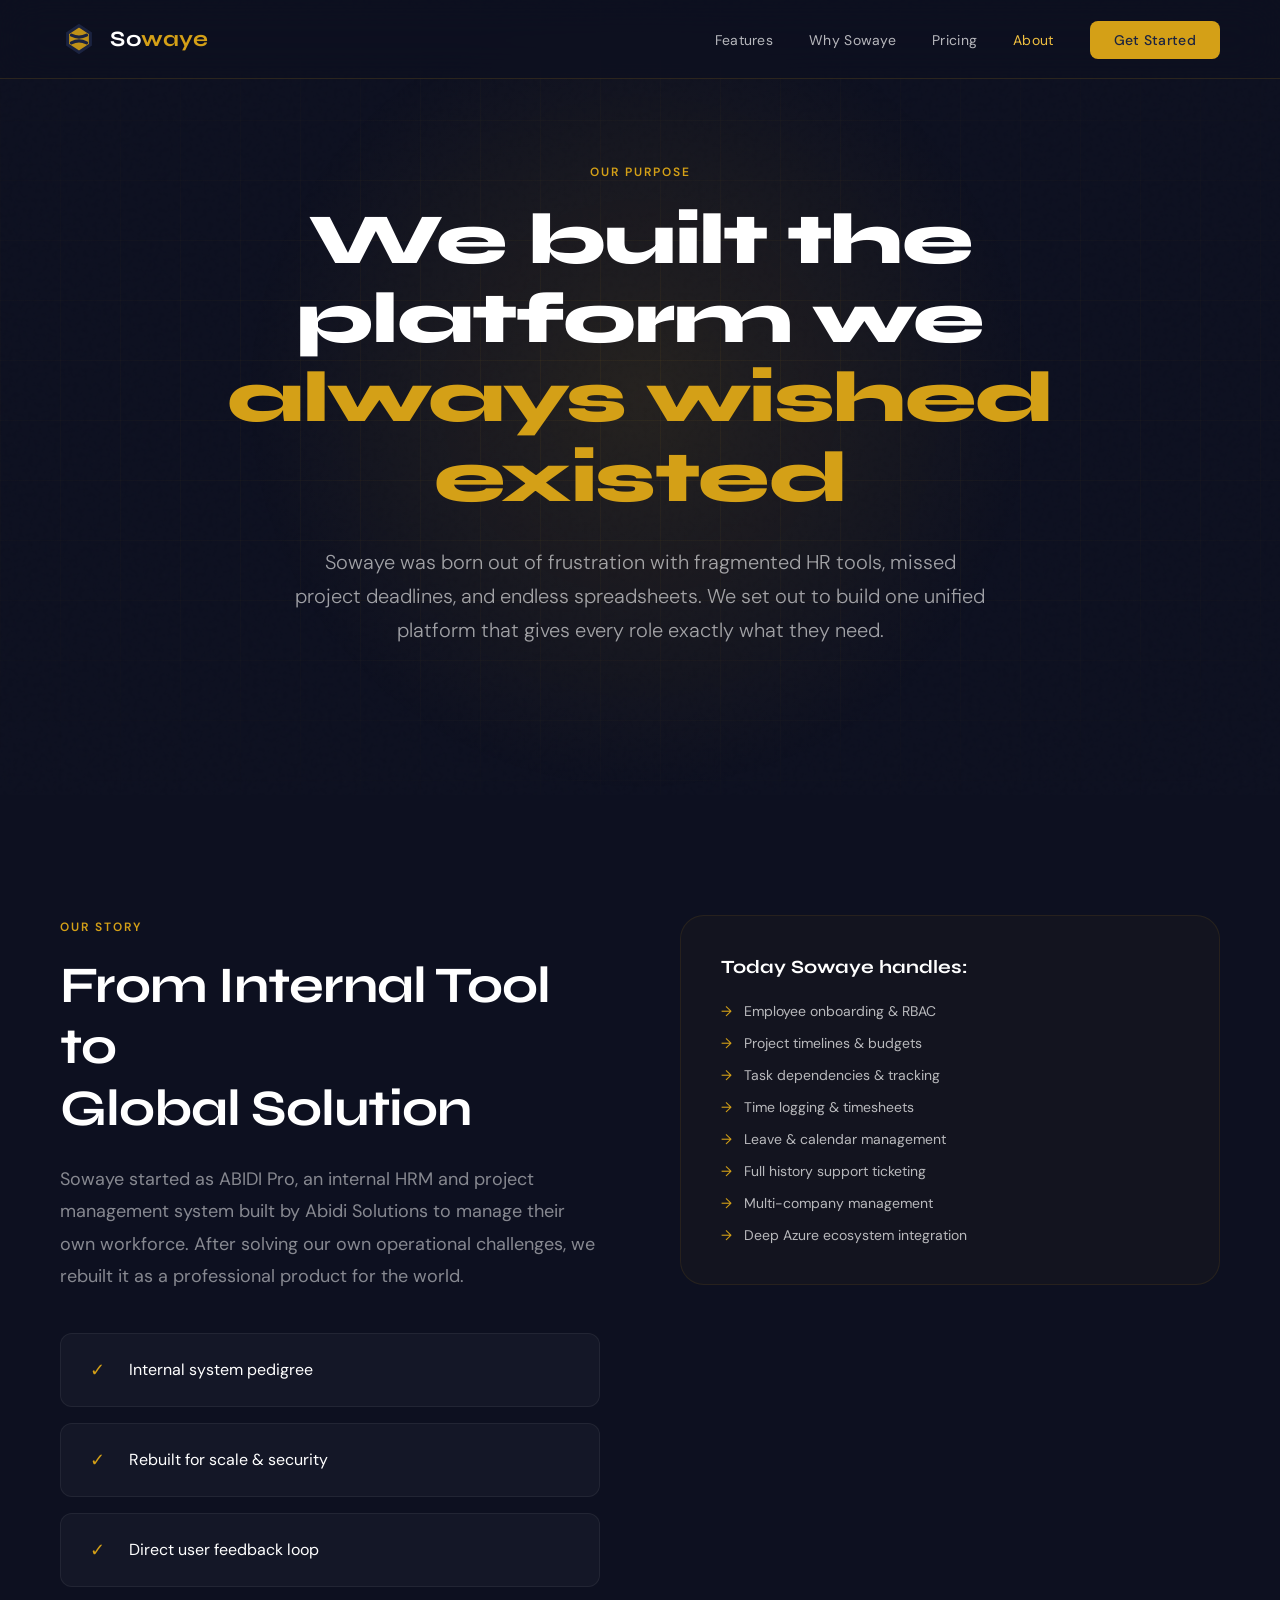
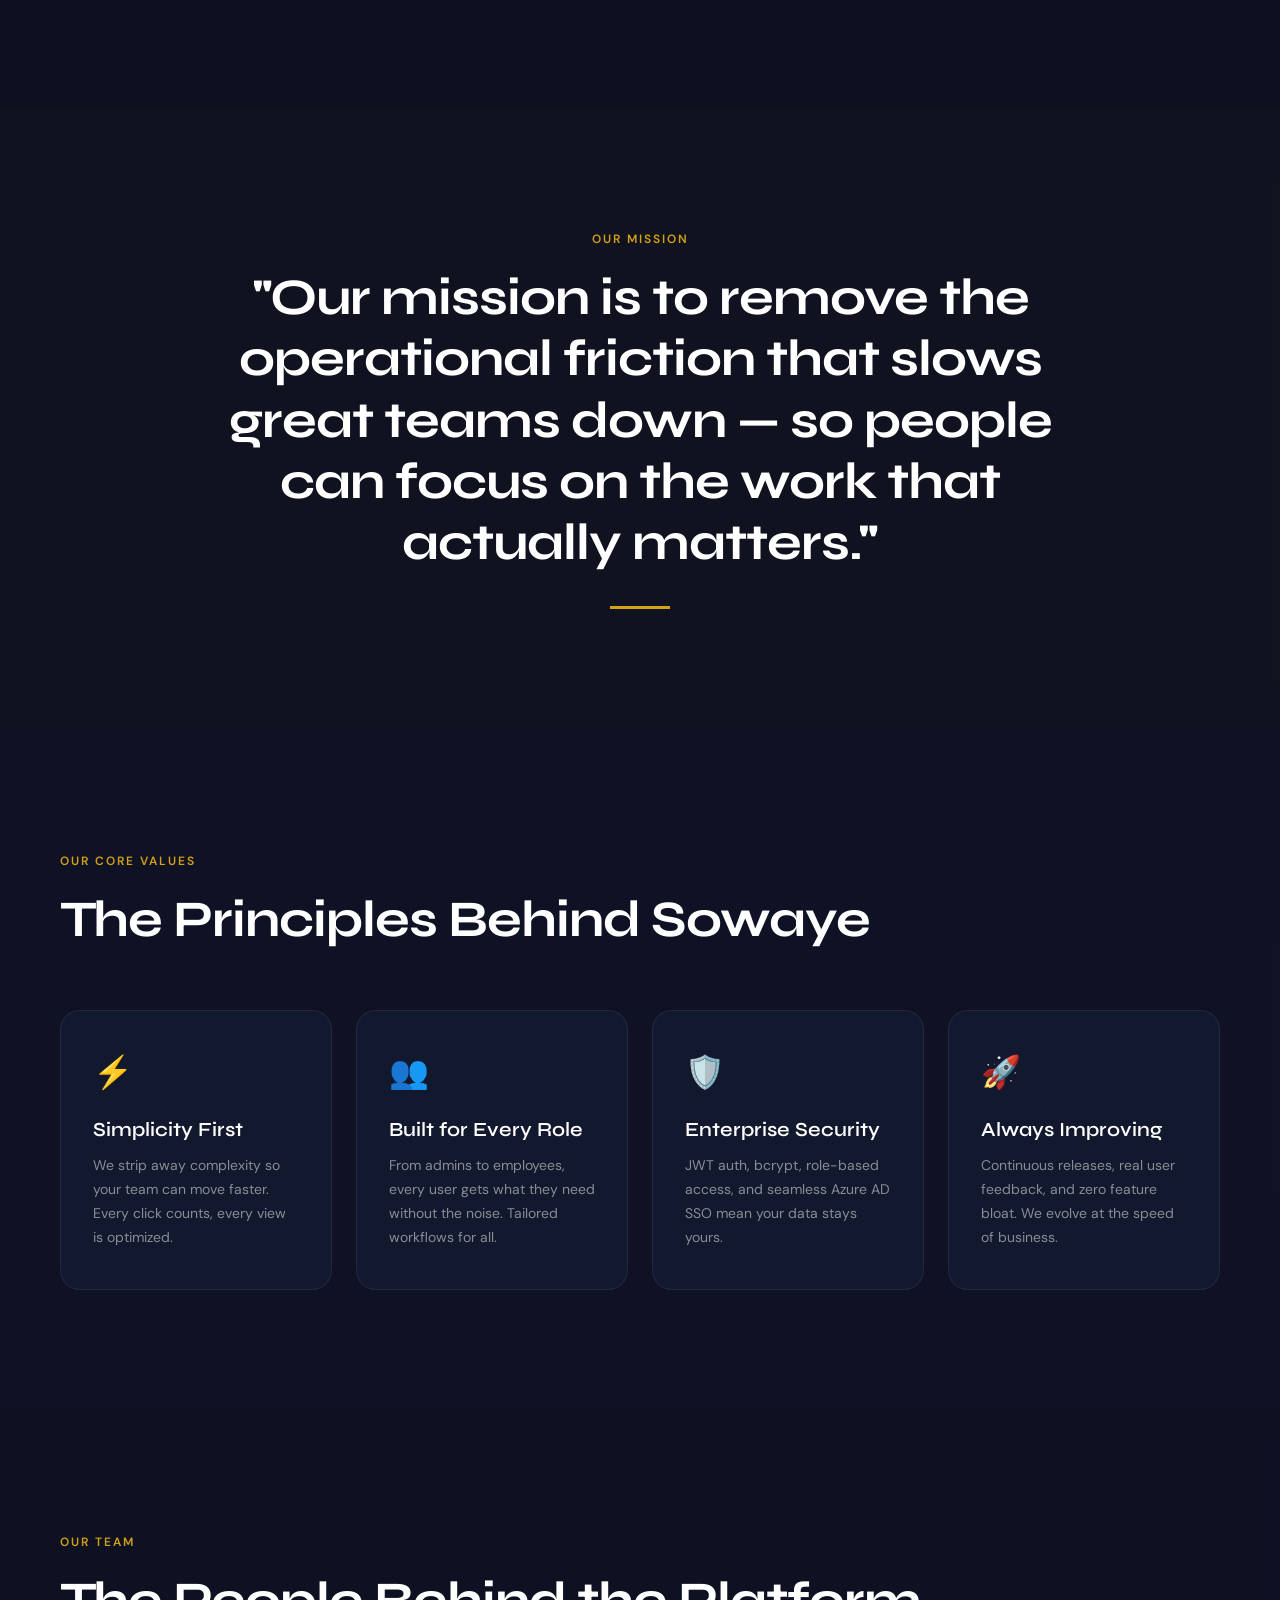
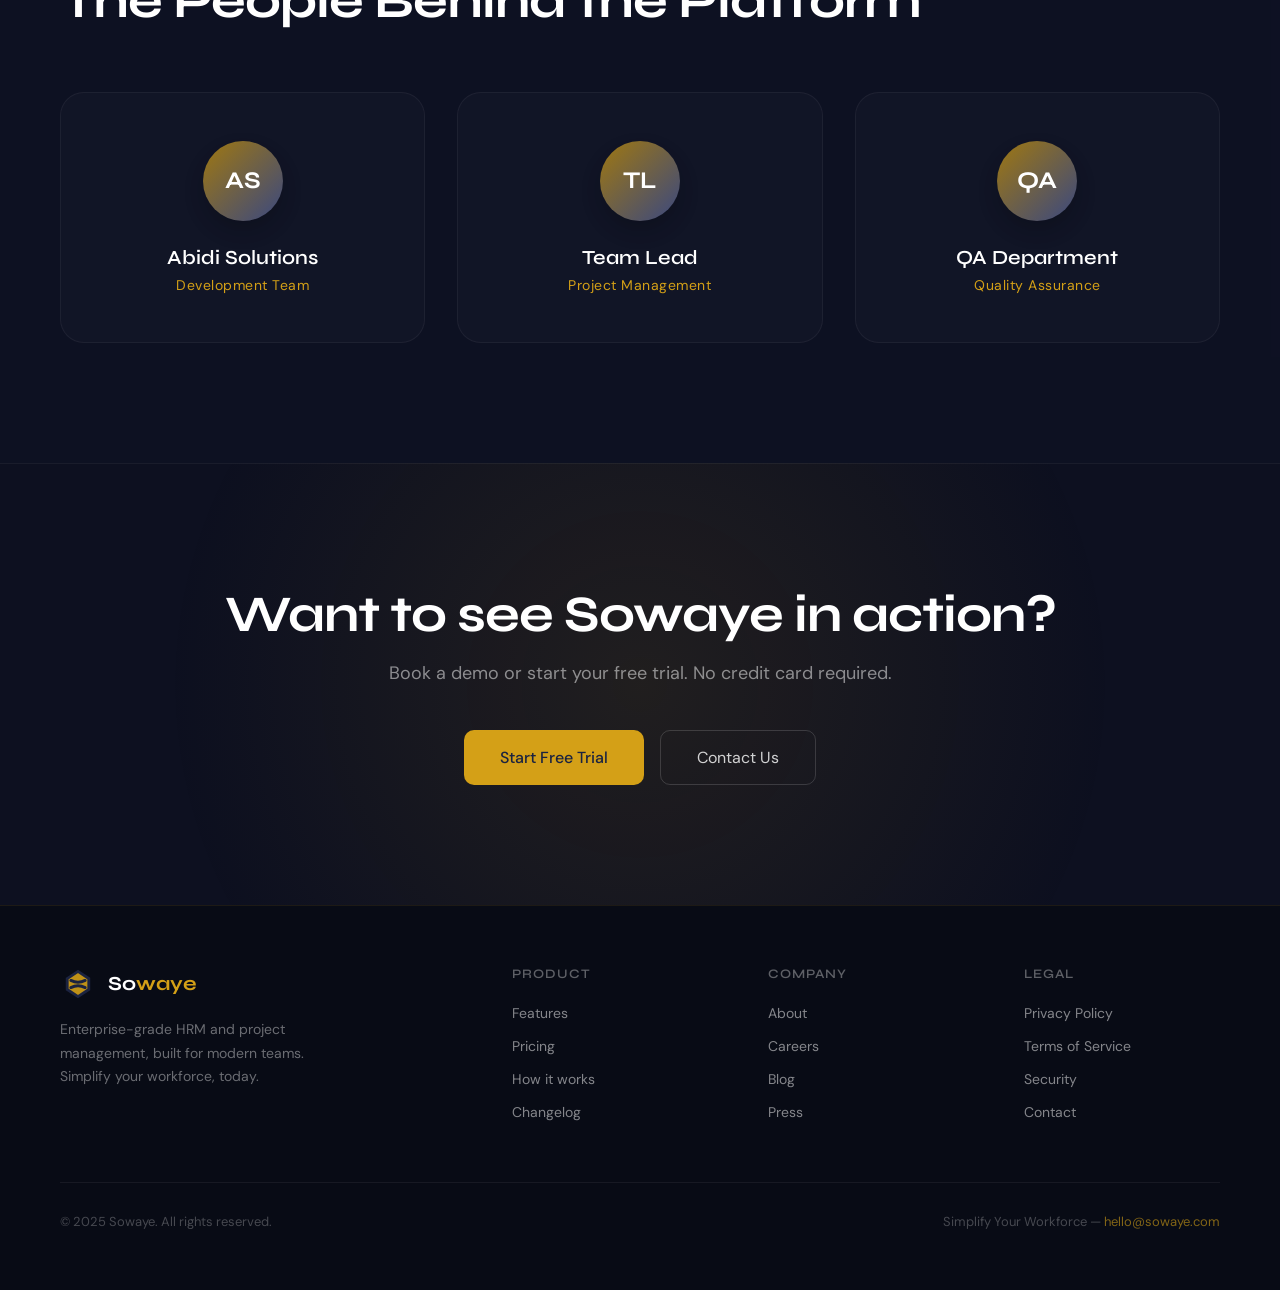
==== about.html @ 16ea04b0 "first commit" ====
<!DOCTYPE html>
<html lang="en">
<head>
<meta charset="UTF-8">
<meta name="viewport" content="width=device-width, initial-scale=1.0">
<title>About Us — Sowaye</title>
<link rel="preconnect" href="https://fonts.googleapis.com">
<link href="https://fonts.googleapis.com/css2?family=Syne:wght@400;600;700;800&family=DM+Sans:wght@300;400;500&display=swap" rel="stylesheet">
<style>
  :root {
    --gold: #D4A017;
    --gold-light: #F0C040;
    --gold-dark: #A07810;
    --navy: #1B2340;
    --navy-light: #2A3560;
    --navy-mid: #3A4880;
    --white: #FFFFFF;
    --off-white: #FAF9F6;
    --gray-light: #F2F0EB;
    --gray-mid: #C8C5BC;
    --gray-text: #7A7870;
    --bg-dark: #0D1020;
  }

  * { margin: 0; padding: 0; box-sizing: border-box; }

  html { scroll-behavior: smooth; }

  body {
    font-family: 'DM Sans', sans-serif;
    background: var(--bg-dark);
    color: var(--white);
    overflow-x: hidden;
  }

  /* ── NOISE OVERLAY ── */
  body::before {
    content: '';
    position: fixed;
    inset: 0;
    background-image: url("data:image/svg+xml,%3Csvg viewBox='0 0 200 200' xmlns='http://www.w3.org/2000/svg'%3E%3Cfilter id='n'%3E%3CfeTurbulence type='fractalNoise' baseFrequency='0.9' numOctaves='4' stitchTiles='stitch'/%3E%3C/filter%3E%3Crect width='100%25' height='100%25' filter='url(%23n)' opacity='0.04'/%3E%3C/svg%3E");
    pointer-events: none;
    z-index: 0;
    opacity: 0.4;
  }

  /* ── NAVBAR ── */
  nav {
    position: fixed;
    top: 0; left: 0; right: 0;
    z-index: 100;
    padding: 20px 60px;
    display: flex;
    align-items: center;
    justify-content: space-between;
    background: rgba(13, 16, 32, 0.7);
    backdrop-filter: blur(20px);
    border-bottom: 1px solid rgba(212, 160, 23, 0.15);
    transition: all 0.3s ease;
  }

  .nav-logo {
    display: flex;
    align-items: center;
    gap: 12px;
    text-decoration: none;
  }

  .nav-logo-icon {
    width: 38px;
    height: 38px;
  }

  .nav-logo-text {
    font-family: 'Syne', sans-serif;
    font-size: 22px;
    font-weight: 700;
    color: var(--white);
    letter-spacing: 0.5px;
  }

  .nav-logo-text span { color: var(--gold); }

  .nav-links {
    display: flex;
    gap: 36px;
    list-style: none;
  }

  .nav-links a {
    color: rgba(255,255,255,0.7);
    text-decoration: none;
    font-size: 14px;
    font-weight: 400;
    letter-spacing: 0.3px;
    transition: color 0.2s;
  }

  .nav-links a:hover, .nav-links a.active { color: var(--gold-light); }

  .nav-cta {
    background: var(--gold);
    color: var(--navy) !important;
    padding: 10px 24px;
    border-radius: 8px;
    font-weight: 500 !important;
    font-size: 14px !important;
    transition: background 0.2s, transform 0.2s !important;
  }

  .nav-cta:hover {
    background: var(--gold-light) !important;
    transform: translateY(-1px);
    color: var(--navy) !important;
  }

  /* ── HERO ── */
  .hero {
    min-height: 80vh;
    display: flex;
    align-items: center;
    justify-content: center;
    position: relative;
    padding: 160px 60px 100px;
    text-align: center;
    overflow: hidden;
  }

  .hero-bg-grid {
    position: absolute;
    inset: 0;
    background-image:
      linear-gradient(rgba(212,160,23,0.06) 1px, transparent 1px),
      linear-gradient(90deg, rgba(212,160,23,0.06) 1px, transparent 1px);
    background-size: 60px 60px;
    mask-image: radial-gradient(ellipse 80% 60% at 50% 50%, black 0%, transparent 100%);
    z-index: 0;
  }

  .hero-glow {
    position: absolute;
    width: 800px;
    height: 800px;
    border-radius: 50%;
    background: radial-gradient(circle, rgba(212,160,23,0.12) 0%, transparent 70%);
    top: 50%;
    left: 50%;
    transform: translate(-50%, -50%);
    z-index: 0;
    animation: pulseGlow 4s ease-in-out infinite;
  }

  @keyframes pulseGlow {
    0%, 100% { transform: translate(-50%, -50%) scale(1); opacity: 0.8; }
    50% { transform: translate(-50%, -50%) scale(1.1); opacity: 1; }
  }

  .hero-content {
    position: relative;
    z-index: 1;
    max-width: 900px;
  }

  .hero-headline {
    font-family: 'Syne', sans-serif;
    font-size: clamp(40px, 6vw, 72px);
    font-weight: 800;
    line-height: 1.1;
    letter-spacing: -1.5px;
    margin-bottom: 28px;
    animation: fadeDown 0.9s ease both;
  }

  .hero-headline .gold { color: var(--gold); }

  .hero-sub {
    font-size: 20px;
    font-weight: 300;
    color: rgba(255,255,255,0.6);
    line-height: 1.7;
    max-width: 700px;
    margin: 0 auto 48px;
    animation: fadeDown 1s ease 0.2s both;
  }

  /* ── SECTIONS ── */
  section { padding: 120px 60px; position: relative; z-index: 1; }

  .section-label {
    display: inline-block;
    font-size: 12px;
    font-weight: 600;
    letter-spacing: 2px;
    text-transform: uppercase;
    color: var(--gold);
    margin-bottom: 20px;
  }

  .section-title {
    font-family: 'Syne', sans-serif;
    font-size: clamp(32px, 4vw, 52px);
    font-weight: 700;
    line-height: 1.2;
    letter-spacing: -1px;
    margin-bottom: 24px;
  }

  .section-desc {
    font-size: 18px;
    color: rgba(255,255,255,0.5);
    line-height: 1.8;
    max-width: 800px;
  }

  /* ── OUR STORY ── */
  .our-story { background: var(--bg-dark); }
  
  .story-grid {
    display: grid;
    grid-template-columns: 1fr 1fr;
    gap: 80px;
    align-items: flex-start;
  }

  .capabilities-list {
    display: grid;
    grid-template-columns: 1fr;
    gap: 16px;
    margin-top: 40px;
  }

  .capability-item {
    display: flex;
    align-items: center;
    gap: 16px;
    padding: 20px;
    background: rgba(255,255,255,0.03);
    border: 1px solid rgba(255,255,255,0.06);
    border-radius: 12px;
    transition: all 0.3s;
  }

  .capability-item:hover {
    background: rgba(212,160,23,0.05);
    border-color: rgba(212,160,23,0.2);
    transform: translateX(8px);
  }

  .capability-icon {
    width: 32px;
    height: 32px;
    display: flex;
    align-items: center;
    justify-content: center;
    color: var(--gold);
    font-size: 18px;
  }

  /* ── VALUES ── */
  .values { background: rgba(27,35,64,0.15); }

  .values-grid {
    display: grid;
    grid-template-columns: repeat(4, 1fr);
    gap: 24px;
    margin-top: 60px;
  }

  .value-card {
    background: rgba(27,35,64,0.4);
    border: 1px solid rgba(255,255,255,0.07);
    border-radius: 20px;
    padding: 40px 32px;
    transition: all 0.3s;
  }

  .value-card:hover {
    transform: translateY(-8px);
    border-color: var(--gold);
    box-shadow: 0 20px 40px rgba(0,0,0,0.3);
  }

  .value-icon {
    font-size: 32px;
    margin-bottom: 24px;
    display: block;
  }

  .value-title {
    font-family: 'Syne', sans-serif;
    font-size: 20px;
    font-weight: 600;
    margin-bottom: 12px;
  }

  .value-desc {
    font-size: 14px;
    color: rgba(255,255,255,0.5);
    line-height: 1.7;
  }

  /* ── TECH TRANSPARENCY ── */
  .tech { background: var(--bg-dark); }

  .tech-grid {
    display: grid;
    grid-template-columns: repeat(3, 1fr);
    gap: 40px;
    margin-top: 60px;
  }

  .tech-category h4 {
    font-family: 'Syne', sans-serif;
    font-size: 14px;
    font-weight: 600;
    text-transform: uppercase;
    letter-spacing: 1.5px;
    color: rgba(255,255,255,0.4);
    margin-bottom: 20px;
    padding-left: 12px;
    border-left: 2px solid var(--gold);
  }

  .tech-pills {
    display: flex;
    flex-wrap: wrap;
    gap: 10px;
  }

  .tech-pill {
    padding: 8px 16px;
    background: rgba(212,160,23,0.08);
    border: 1px solid rgba(212,160,23,0.15);
    border-radius: 100px;
    font-size: 13px;
    color: var(--gold-light);
    transition: all 0.2s;
  }

  .tech-pill:hover {
    background: var(--gold);
    color: var(--navy);
    transform: scale(1.05);
  }

  /* ── TEAM ── */
  .team { background: rgba(27,35,64,0.1); }

  .team-grid {
    display: grid;
    grid-template-columns: repeat(3, 1fr);
    gap: 32px;
    margin-top: 60px;
  }

  .team-card {
    text-align: center;
    background: rgba(255,255,255,0.02);
    border: 1px solid rgba(255,255,255,0.05);
    border-radius: 24px;
    padding: 48px 32px;
    transition: all 0.3s;
  }

  .team-card:hover {
    background: rgba(27,35,64,0.4);
    border-color: rgba(212,160,23,0.2);
  }

  .team-avatar {
    width: 80px;
    height: 80px;
    border-radius: 50%;
    margin: 0 auto 24px;
    background: linear-gradient(135deg, var(--gold-dark), var(--navy-mid));
    display: flex;
    align-items: center;
    justify-content: center;
    font-family: 'Syne', sans-serif;
    font-size: 24px;
    font-weight: 700;
    color: var(--white);
    box-shadow: 0 10px 20px rgba(0,0,0,0.2);
  }

  .team-name {
    font-family: 'Syne', sans-serif;
    font-size: 20px;
    font-weight: 600;
    margin-bottom: 6px;
  }

  .team-role {
    font-size: 14px;
    color: var(--gold);
    letter-spacing: 0.5px;
  }

  /* ── CTA ── */
  .cta-section {
    padding: 120px 60px;
    text-align: center;
    background: radial-gradient(circle at center, rgba(212,160,23,0.1) 0%, transparent 70%);
    border-top: 1px solid rgba(255,255,255,0.05);
  }

  .btn-primary {
    background: var(--gold);
    color: var(--navy);
    padding: 16px 36px;
    border-radius: 10px;
    font-weight: 500;
    font-size: 16px;
    text-decoration: none;
    transition: all 0.2s;
    display: inline-flex;
    align-items: center;
    gap: 8px;
    border: none;
    cursor: pointer;
  }

  .btn-primary:hover {
    background: var(--gold-light);
    transform: translateY(-2px);
    box-shadow: 0 12px 40px rgba(212,160,23,0.35);
  }

  .btn-secondary {
    background: transparent;
    color: rgba(255,255,255,0.8);
    padding: 16px 36px;
    border-radius: 10px;
    font-weight: 400;
    font-size: 16px;
    text-decoration: none;
    border: 1px solid rgba(255,255,255,0.15);
    transition: all 0.2s;
    display: inline-flex;
    align-items: center;
    gap: 8px;
  }

  .btn-secondary:hover {
    border-color: rgba(212,160,23,0.4);
    color: var(--gold-light);
    transform: translateY(-2px);
  }

  /* ── FOOTER ── */
  footer {
    background: rgba(8, 10, 20, 0.9);
    border-top: 1px solid rgba(212,160,23,0.1);
    padding: 60px;
  }

  .footer-inner {
    display: grid;
    grid-template-columns: 2fr 1fr 1fr 1fr;
    gap: 60px;
    margin-bottom: 60px;
  }

  .footer-brand p {
    font-size: 14px;
    color: rgba(255,255,255,0.4);
    line-height: 1.7;
    margin-top: 16px;
    max-width: 260px;
  }

  .footer-col h4 {
    font-family: 'Syne', sans-serif;
    font-size: 13px;
    font-weight: 600;
    letter-spacing: 1px;
    text-transform: uppercase;
    color: rgba(255,255,255,0.35);
    margin-bottom: 20px;
  }

  .footer-col ul {
    list-style: none;
    display: flex;
    flex-direction: column;
    gap: 12px;
  }

  .footer-col ul li a {
    font-size: 14px;
    color: rgba(255,255,255,0.5);
    text-decoration: none;
    transition: color 0.2s;
  }

  .footer-col ul li a:hover { color: var(--gold-light); }

  .footer-bottom {
    border-top: 1px solid rgba(255,255,255,0.06);
    padding-top: 30px;
    display: flex;
    justify-content: space-between;
    align-items: center;
  }

  .footer-bottom p {
    font-size: 13px;
    color: rgba(255,255,255,0.25);
  }

  /* ── ANIMATIONS ── */
  @keyframes fadeDown {
    from { opacity: 0; transform: translateY(-20px); }
    to { opacity: 1; transform: translateY(0); }
  }

  .fade-in {
    opacity: 0;
    transform: translateY(30px);
    transition: opacity 0.8s ease, transform 0.8s ease;
  }

  .fade-in.visible {
    opacity: 1;
    transform: translateY(0);
  }

  /* ── RESPONSIVE ── */
  @media (max-width: 1100px) {
    .story-grid { grid-template-columns: 1fr; gap: 40px; }
    .values-grid { grid-template-columns: repeat(2, 1fr); }
    .tech-grid { grid-template-columns: 1fr; gap: 32px; }
    .team-grid { grid-template-columns: repeat(2, 1fr); }
    .footer-inner { grid-template-columns: 1fr 1fr; }
  }

  @media (max-width: 768px) {
    nav { padding: 16px 24px; }
    .nav-links { display: none; }
    section { padding: 80px 24px; }
    .hero { padding: 120px 24px 60px; }
    .values-grid, .team-grid { grid-template-columns: 1fr; }
    .footer-inner { grid-template-columns: 1fr; }
    .footer-bottom { flex-direction: column; gap: 12px; text-align: center; }
  }
</style>
</head>
<body>

<!-- NAVBAR -->
<nav>
  <a href="index.html" class="nav-logo">
    <svg class="nav-logo-icon" viewBox="0 0 100 100" fill="none" xmlns="http://www.w3.org/2000/svg">
      <path d="M20 35 L50 15 L80 35 L80 65 L50 85 L20 65 Z" fill="#D4A017" opacity="0.9"/>
      <path d="M20 35 L50 15 L80 35 L80 65 L50 85 L20 65 Z" fill="none" stroke="#1B2340" stroke-width="8"/>
      <path d="M30 40 Q50 50 70 40" stroke="#1B2340" stroke-width="8" fill="none" stroke-linecap="round"/>
      <path d="M30 60 Q50 50 70 60" stroke="#1B2340" stroke-width="8" fill="none" stroke-linecap="round"/>
    </svg>
    <span class="nav-logo-text">So<span>waye</span></span>
  </a>
  <ul class="nav-links">
    <li><a href="features.html">Features</a></li>
    <li><a href="why-it-works.html">Why Sowaye</a></li>
    <li><a href="pricing.html">Pricing</a></li>
    <li><a href="about.html" class="active">About</a></li>
    <li><a href="index.html#contact" class="nav-cta">Get Started</a></li>
  </ul>
</nav>

<!-- HERO -->
<section class="hero">
  <div class="hero-bg-grid"></div>
  <div class="hero-glow"></div>
  <div class="hero-content">
    <span class="section-label" style="animation: fadeDown 0.8s ease both;">Our Purpose</span>
    <h1 class="hero-headline">We built the platform we<br><span class="gold">always wished existed</span></h1>
    <p class="hero-sub">Sowaye was born out of frustration with fragmented HR tools, missed project deadlines, and endless spreadsheets. We set out to build one unified platform that gives every role exactly what they need.</p>
  </div>
</section>

<!-- OUR STORY -->
<section class="our-story">
  <div class="story-grid">
    <div class="fade-in">
      <span class="section-label">Our Story</span>
      <h2 class="section-title">From Internal Tool to<br>Global Solution</h2>
      <p class="section-desc">Sowaye started as ABIDI Pro, an internal HRM and project management system built by Abidi Solutions to manage their own workforce. After solving our own operational challenges, we rebuilt it as a professional product for the world.</p>
      
      <div class="capabilities-list">
        <div class="capability-item">
          <span class="capability-icon">✓</span>
          <span>Internal system pedigree</span>
        </div>
        <div class="capability-item">
          <span class="capability-icon">✓</span>
          <span>Rebuilt for scale & security</span>
        </div>
        <div class="capability-item">
          <span class="capability-icon">✓</span>
          <span>Direct user feedback loop</span>
        </div>
      </div>
    </div>
    
    <div class="fade-in" style="background: rgba(212,160,23,0.03); padding: 40px; border-radius: 24px; border: 1px solid rgba(212,160,23,0.1);">
      <h3 style="font-family: Syne, sans-serif; margin-bottom: 24px;">Today Sowaye handles:</h3>
      <ul style="list-style: none; display: flex; flex-direction: column; gap: 14px;">
        <li style="display: flex; gap: 12px; font-size: 14px; color: rgba(255,255,255,0.7);">
          <span style="color: var(--gold);">→</span> Employee onboarding & RBAC
        </li>
        <li style="display: flex; gap: 12px; font-size: 14px; color: rgba(255,255,255,0.7);">
          <span style="color: var(--gold);">→</span> Project timelines & budgets
        </li>
        <li style="display: flex; gap: 12px; font-size: 14px; color: rgba(255,255,255,0.7);">
          <span style="color: var(--gold);">→</span> Task dependencies & tracking
        </li>
        <li style="display: flex; gap: 12px; font-size: 14px; color: rgba(255,255,255,0.7);">
          <span style="color: var(--gold);">→</span> Time logging & timesheets
        </li>
        <li style="display: flex; gap: 12px; font-size: 14px; color: rgba(255,255,255,0.7);">
          <span style="color: var(--gold);">→</span> Leave & calendar management
        </li>
        <li style="display: flex; gap: 12px; font-size: 14px; color: rgba(255,255,255,0.7);">
          <span style="color: var(--gold);">→</span> Full history support ticketing
        </li>
        <li style="display: flex; gap: 12px; font-size: 14px; color: rgba(255,255,255,0.7);">
          <span style="color: var(--gold);">→</span> Multi-company management
        </li>
        <li style="display: flex; gap: 12px; font-size: 14px; color: rgba(255,255,255,0.7);">
          <span style="color: var(--gold);">→</span> Deep Azure ecosystem integration
        </li>
      </ul>
    </div>
  </div>
</section>

<!-- MISSION -->
<section class="mission" style="text-align: center; background: rgba(212,160,23,0.02);">
  <div class="fade-in">
    <span class="section-label">Our Mission</span>
    <h2 class="section-title" style="max-width: 900px; margin: 0 auto 32px;">"Our mission is to remove the operational friction that slows great teams down — so people can focus on the work that actually matters."</h2>
    <div style="width: 60px; height: 3px; background: var(--gold); margin: 0 auto;"></div>
  </div>
</section>

<!-- VALUES -->
<section class="values">
  <div class="fade-in">
    <span class="section-label">Our Core Values</span>
    <h2 class="section-title">The Principles Behind Sowaye</h2>
  </div>
  
  <div class="values-grid">
    <div class="value-card fade-in">
      <span class="value-icon">⚡</span>
      <h3 class="value-title">Simplicity First</h3>
      <p class="value-desc">We strip away complexity so your team can move faster. Every click counts, every view is optimized.</p>
    </div>
    <div class="value-card fade-in">
      <span class="value-icon">👥</span>
      <h3 class="value-title">Built for Every Role</h3>
      <p class="value-desc">From admins to employees, every user gets what they need without the noise. Tailored workflows for all.</p>
    </div>
    <div class="value-card fade-in">
      <span class="value-icon">🛡️</span>
      <h3 class="value-title">Enterprise Security</h3>
      <p class="value-desc">JWT auth, bcrypt, role-based access, and seamless Azure AD SSO mean your data stays yours.</p>
    </div>
    <div class="value-card fade-in">
      <span class="value-icon">🚀</span>
      <h3 class="value-title">Always Improving</h3>
      <p class="value-desc">Continuous releases, real user feedback, and zero feature bloat. We evolve at the speed of business.</p>
    </div>
  </div>
</section>


<!-- TEAM -->
<section class="team">
  <div class="fade-in">
    <span class="section-label">Our Team</span>
    <h2 class="section-title">The People Behind the Platform</h2>
  </div>
  
  <div class="team-grid">
    <div class="team-card fade-in">
      <div class="team-avatar">AS</div>
      <h3 class="team-name">Abidi Solutions</h3>
      <p class="team-role">Development Team</p>
    </div>
    <div class="team-card fade-in">
      <div class="team-avatar">TL</div>
      <h3 class="team-name">Team Lead</h3>
      <p class="team-role">Project Management</p>
    </div>
    <div class="team-card fade-in">
      <div class="team-avatar">QA</div>
      <h3 class="team-name">QA Department</h3>
      <p class="team-role">Quality Assurance</p>
    </div>
  </div>
</section>

<!-- CTA -->
<section class="cta-section">
  <div class="fade-in">
    <h2 class="section-title" style="margin-bottom: 12px;">Want to see Sowaye in action?</h2>
    <p class="section-desc" style="margin: 0 auto 40px;">Book a demo or start your free trial. No credit card required.</p>
    <div style="display: flex; gap: 16px; justify-content: center;">
      <a href="index.html#contact" class="btn-primary">Start Free Trial</a>
      <a href="mailto:support@abidisolutions.com" class="btn-secondary">Contact Us</a>
    </div>
  </div>
</section>

<!-- FOOTER -->
<footer>
  <div class="footer-inner">
    <div class="footer-brand">
      <a href="index.html" class="nav-logo" style="text-decoration:none;">
        <svg width="36" height="36" viewBox="0 0 100 100" fill="none"><path d="M20 35 L50 15 L80 35 L80 65 L50 85 L20 65 Z" fill="#D4A017" opacity="0.9"/><path d="M20 35 L50 15 L80 35 L80 65 L50 85 L20 65 Z" fill="none" stroke="#1B2340" stroke-width="8"/><path d="M30 40 Q50 50 70 40" stroke="#1B2340" stroke-width="8" fill="none" stroke-linecap="round"/><path d="M30 60 Q50 50 70 60" stroke="#1B2340" stroke-width="8" fill="none" stroke-linecap="round"/></svg>
        <span style="font-family: Syne, sans-serif; font-size: 20px; font-weight: 700; color: white;">So<span style="color: #D4A017;">waye</span></span>
      </a>
      <p>Enterprise-grade HRM and project management, built for modern teams. Simplify your workforce, today.</p>
    </div>
    <div class="footer-col">
      <h4>Product</h4>
      <ul>
        <li><a href="features.html">Features</a></li>
        <li><a href="pricing.html">Pricing</a></li>
        <li><a href="why-it-works.html">How it works</a></li>
        <li><a href="#">Changelog</a></li>
      </ul>
    </div>
    <div class="footer-col">
      <h4>Company</h4>
      <ul>
        <li><a href="about.html">About</a></li>
        <li><a href="#">Careers</a></li>
        <li><a href="#">Blog</a></li>
        <li><a href="#">Press</a></li>
      </ul>
    </div>
    <div class="footer-col">
      <h4>Legal</h4>
      <ul>
        <li><a href="#">Privacy Policy</a></li>
        <li><a href="http://127.0.0.1:5500/terms%20of%20services.html#">Terms of Service</a></li>
        <li><a href="#">Security</a></li>
        <li><a href="#">Contact</a></li>
      </ul>
    </div>
  </div>
  <div class="footer-bottom">
    <p>© 2025 Sowaye. All rights reserved.</p>
    <p>Simplify Your Workforce — <a href="mailto:hello@sowaye.com" style="color: rgba(212,160,23,0.6); text-decoration:none;">hello@sowaye.com</a></p>
  </div>
</footer>

<script>
  // Scroll-triggered fade-in
  const observer = new IntersectionObserver((entries) => {
    entries.forEach(entry => {
      if (entry.isIntersecting) {
        entry.target.classList.add('visible');
      }
    });
  }, { threshold: 0.12 });

  document.querySelectorAll('.fade-in').forEach(el => observer.observe(el));

  // Navbar scroll effect
  window.addEventListener('scroll', () => {
    const nav = document.querySelector('nav');
    if (window.scrollY > 60) {
      nav.style.background = 'rgba(8,10,20,0.95)';
      nav.style.boxShadow = '0 2px 30px rgba(0,0,0,0.4)';
    } else {
      nav.style.background = 'rgba(13,16,32,0.7)';
      nav.style.boxShadow = 'none';
    }
  });

  // Staggered animation for cards
  const valueCards = document.querySelectorAll('.value-card, .team-card, .tech-category');
  const cardObserver = new IntersectionObserver((entries) => {
    entries.forEach((entry, i) => {
      if (entry.isIntersecting) {
        setTimeout(() => {
          entry.target.classList.add('visible');
        }, (Array.from(valueCards).indexOf(entry.target) % 4) * 100);
        cardObserver.unobserve(entry.target);
      }
    });
  }, { threshold: 0.1 });

  valueCards.forEach(card => cardObserver.observe(card));
</script>
</body>
</html>
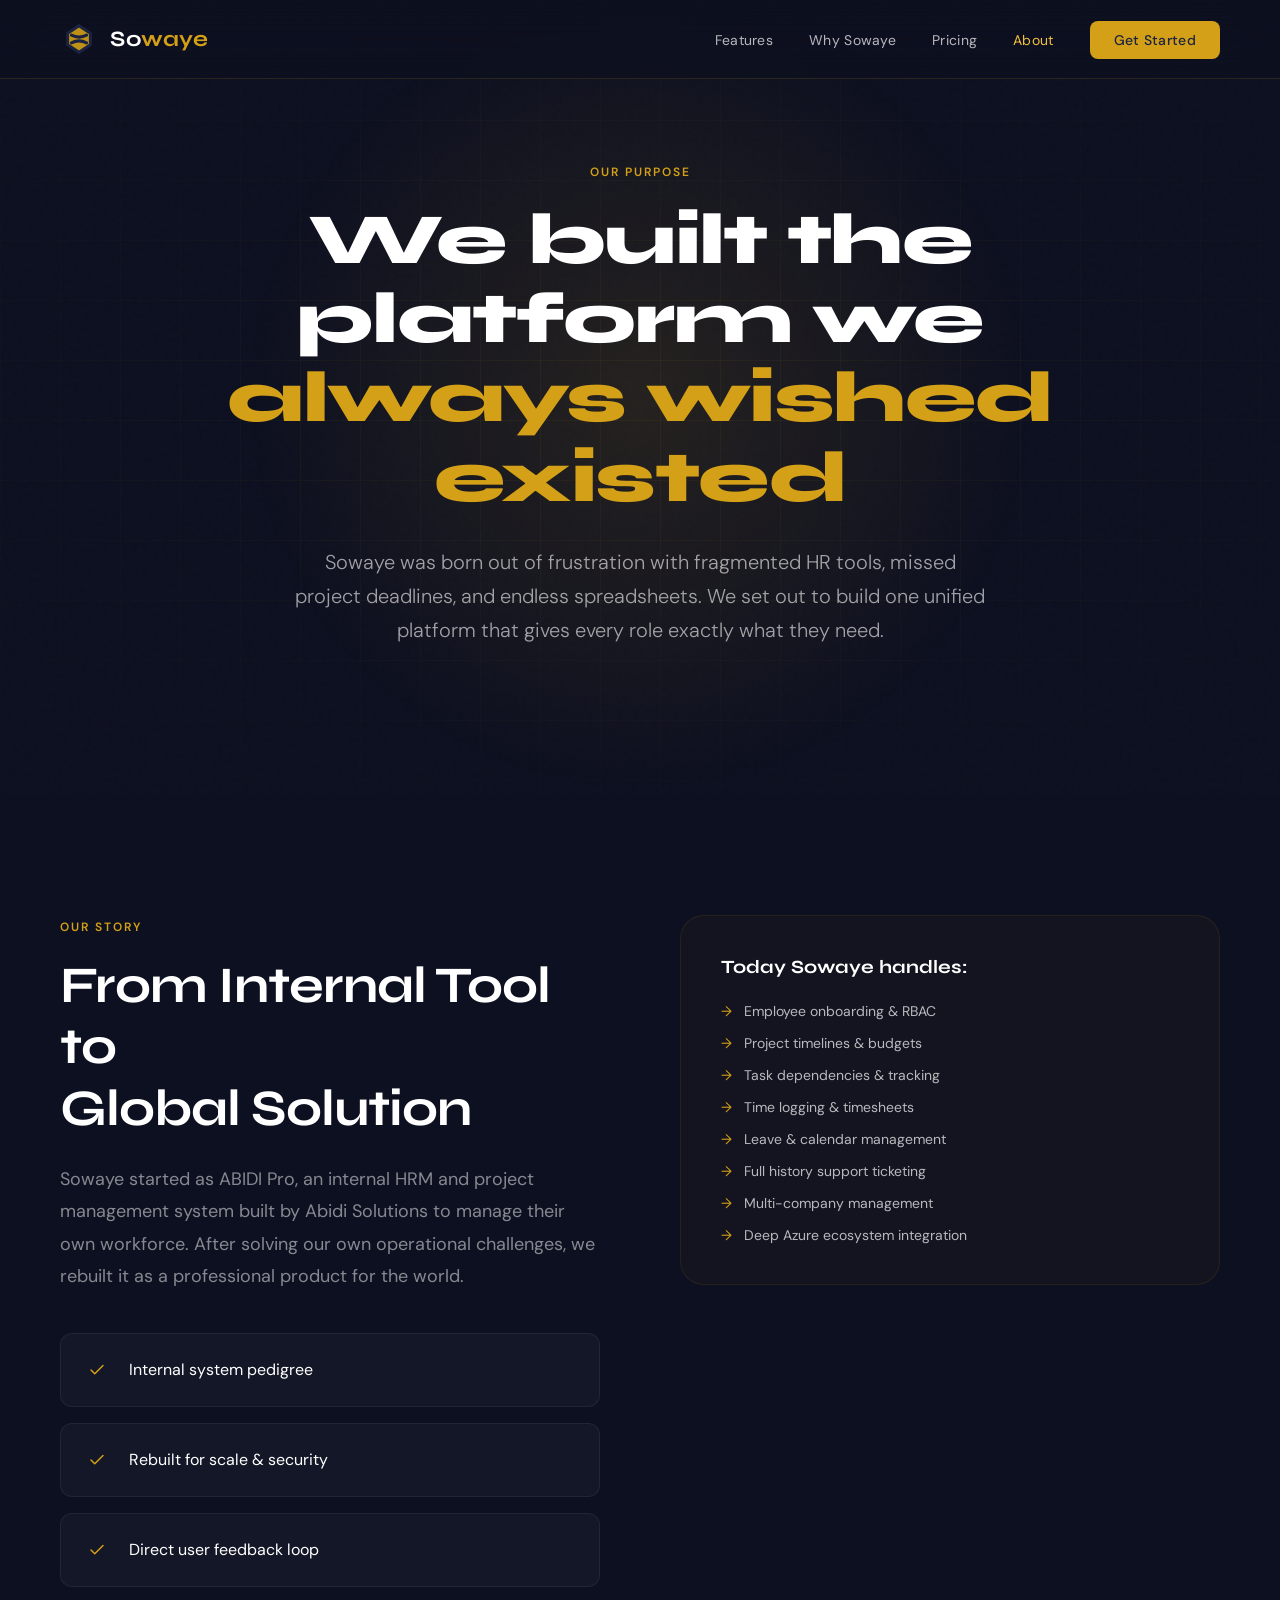
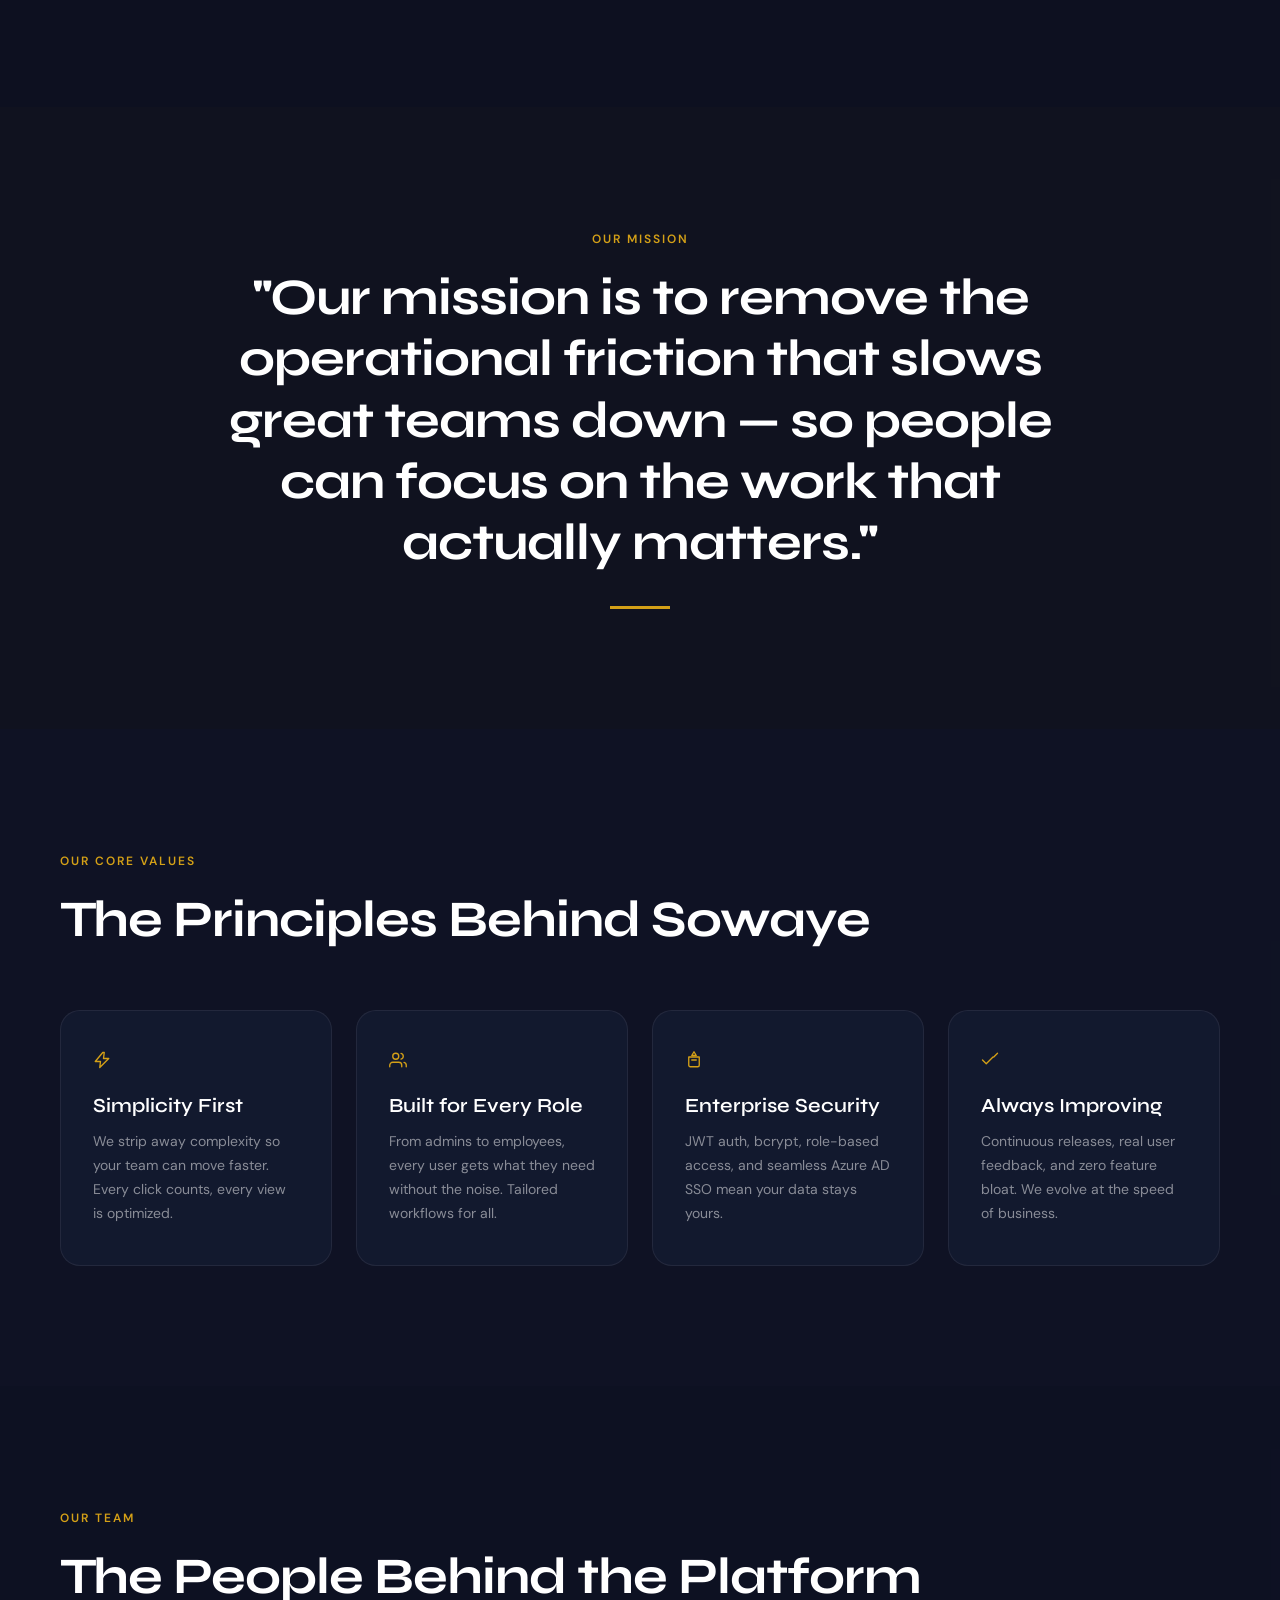
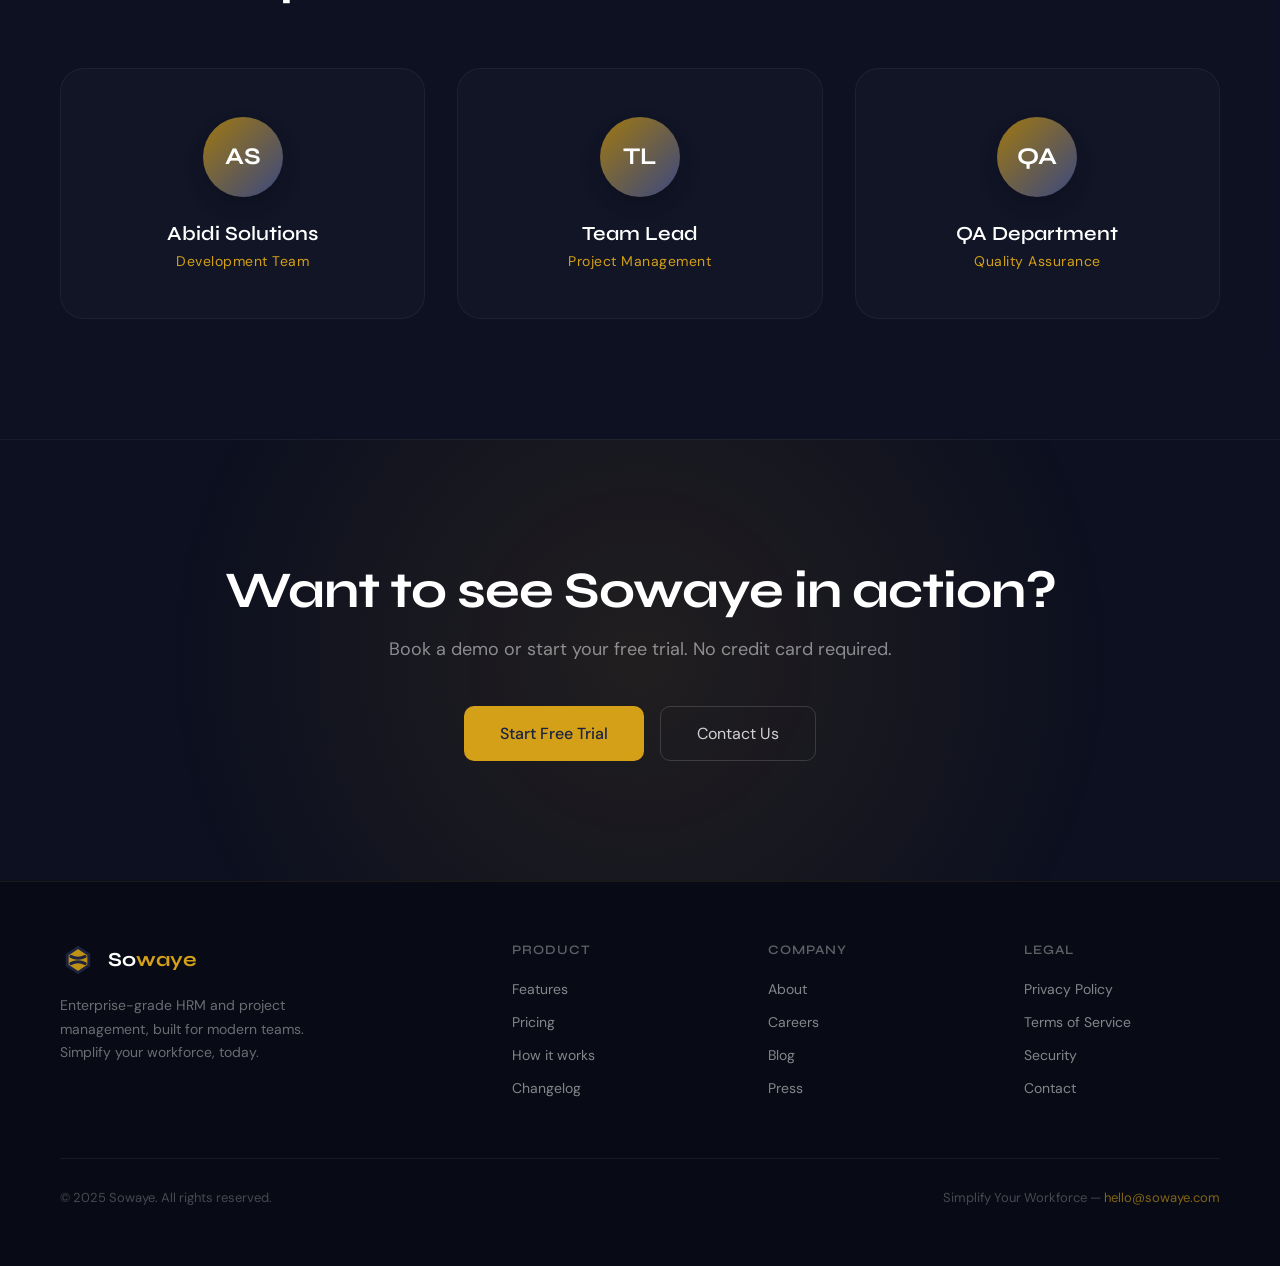
==== commit 0db6f91a: "added new thing" ====
--- a/about.html
+++ b/about.html
@@ -256,6 +256,14 @@
     font-size: 18px;
   }
 
+  .capability-icon svg,
+  .value-icon svg {
+    width: 18px;
+    height: 18px;
+    color: var(--gold);
+    display: block;
+  }
+
   /* ── VALUES ── */
   .values { background: rgba(27,35,64,0.15); }
 
@@ -588,15 +596,27 @@
       
       <div class="capabilities-list">
         <div class="capability-item">
-          <span class="capability-icon">✓</span>
+          <span class="capability-icon">
+            <svg viewBox="0 0 24 24" fill="none" stroke="currentColor" stroke-width="2" stroke-linecap="round" stroke-linejoin="round">
+              <path d="M20 6L9 17l-5-5" />
+            </svg>
+          </span>
           <span>Internal system pedigree</span>
         </div>
         <div class="capability-item">
-          <span class="capability-icon">✓</span>
+          <span class="capability-icon">
+            <svg viewBox="0 0 24 24" fill="none" stroke="currentColor" stroke-width="2" stroke-linecap="round" stroke-linejoin="round">
+              <path d="M20 6L9 17l-5-5" />
+            </svg>
+          </span>
           <span>Rebuilt for scale & security</span>
         </div>
         <div class="capability-item">
-          <span class="capability-icon">✓</span>
+          <span class="capability-icon">
+            <svg viewBox="0 0 24 24" fill="none" stroke="currentColor" stroke-width="2" stroke-linecap="round" stroke-linejoin="round">
+              <path d="M20 6L9 17l-5-5" />
+            </svg>
+          </span>
           <span>Direct user feedback loop</span>
         </div>
       </div>
@@ -652,22 +672,44 @@
   
   <div class="values-grid">
     <div class="value-card fade-in">
-      <span class="value-icon">⚡</span>
+      <span class="value-icon">
+        <svg viewBox="0 0 24 24" fill="none" stroke="currentColor" stroke-width="1.8" stroke-linecap="round" stroke-linejoin="round">
+          <path d="M13 2L3 14h7l-1 8L21 10h-7l1-8z" />
+        </svg>
+      </span>
       <h3 class="value-title">Simplicity First</h3>
       <p class="value-desc">We strip away complexity so your team can move faster. Every click counts, every view is optimized.</p>
     </div>
     <div class="value-card fade-in">
-      <span class="value-icon">👥</span>
+      <span class="value-icon">
+        <svg viewBox="0 0 24 24" fill="none" stroke="currentColor" stroke-width="1.8" stroke-linecap="round" stroke-linejoin="round">
+          <path d="M17 21v-2a4 4 0 0 0-4-4H5a4 4 0 0 0-4 4v2" />
+          <circle cx="9" cy="7" r="4" />
+          <path d="M23 21v-2a4 4 0 0 0-3-3.87" />
+          <path d="M16 3.13a4 4 0 0 1 0 7.75" />
+        </svg>
+      </span>
       <h3 class="value-title">Built for Every Role</h3>
       <p class="value-desc">From admins to employees, every user gets what they need without the noise. Tailored workflows for all.</p>
     </div>
     <div class="value-card fade-in">
-      <span class="value-icon">🛡️</span>
+      <span class="value-icon">
+        <svg viewBox="0 0 24 24" fill="none" stroke="currentColor" stroke-width="1.8" stroke-linecap="round" stroke-linejoin="round">
+          <path d="M12 1l3 5h-6l3-5z" />
+          <path d="M5 8h14v11a2 2 0 0 1-2 2H7a2 2 0 0 1-2-2V8z" />
+          <path d="M9 12h6" />
+        </svg>
+      </span>
       <h3 class="value-title">Enterprise Security</h3>
       <p class="value-desc">JWT auth, bcrypt, role-based access, and seamless Azure AD SSO mean your data stays yours.</p>
     </div>
     <div class="value-card fade-in">
-      <span class="value-icon">🚀</span>
+      <span class="value-icon">
+        <svg viewBox="0 0 24 24" fill="none" stroke="currentColor" stroke-width="1.8" stroke-linecap="round" stroke-linejoin="round">
+          <path d="M2 12l5 5 9-9" />
+          <path d="M17 8l5-5" />
+        </svg>
+      </span>
       <h3 class="value-title">Always Improving</h3>
       <p class="value-desc">Continuous releases, real user feedback, and zero feature bloat. We evolve at the speed of business.</p>
     </div>
